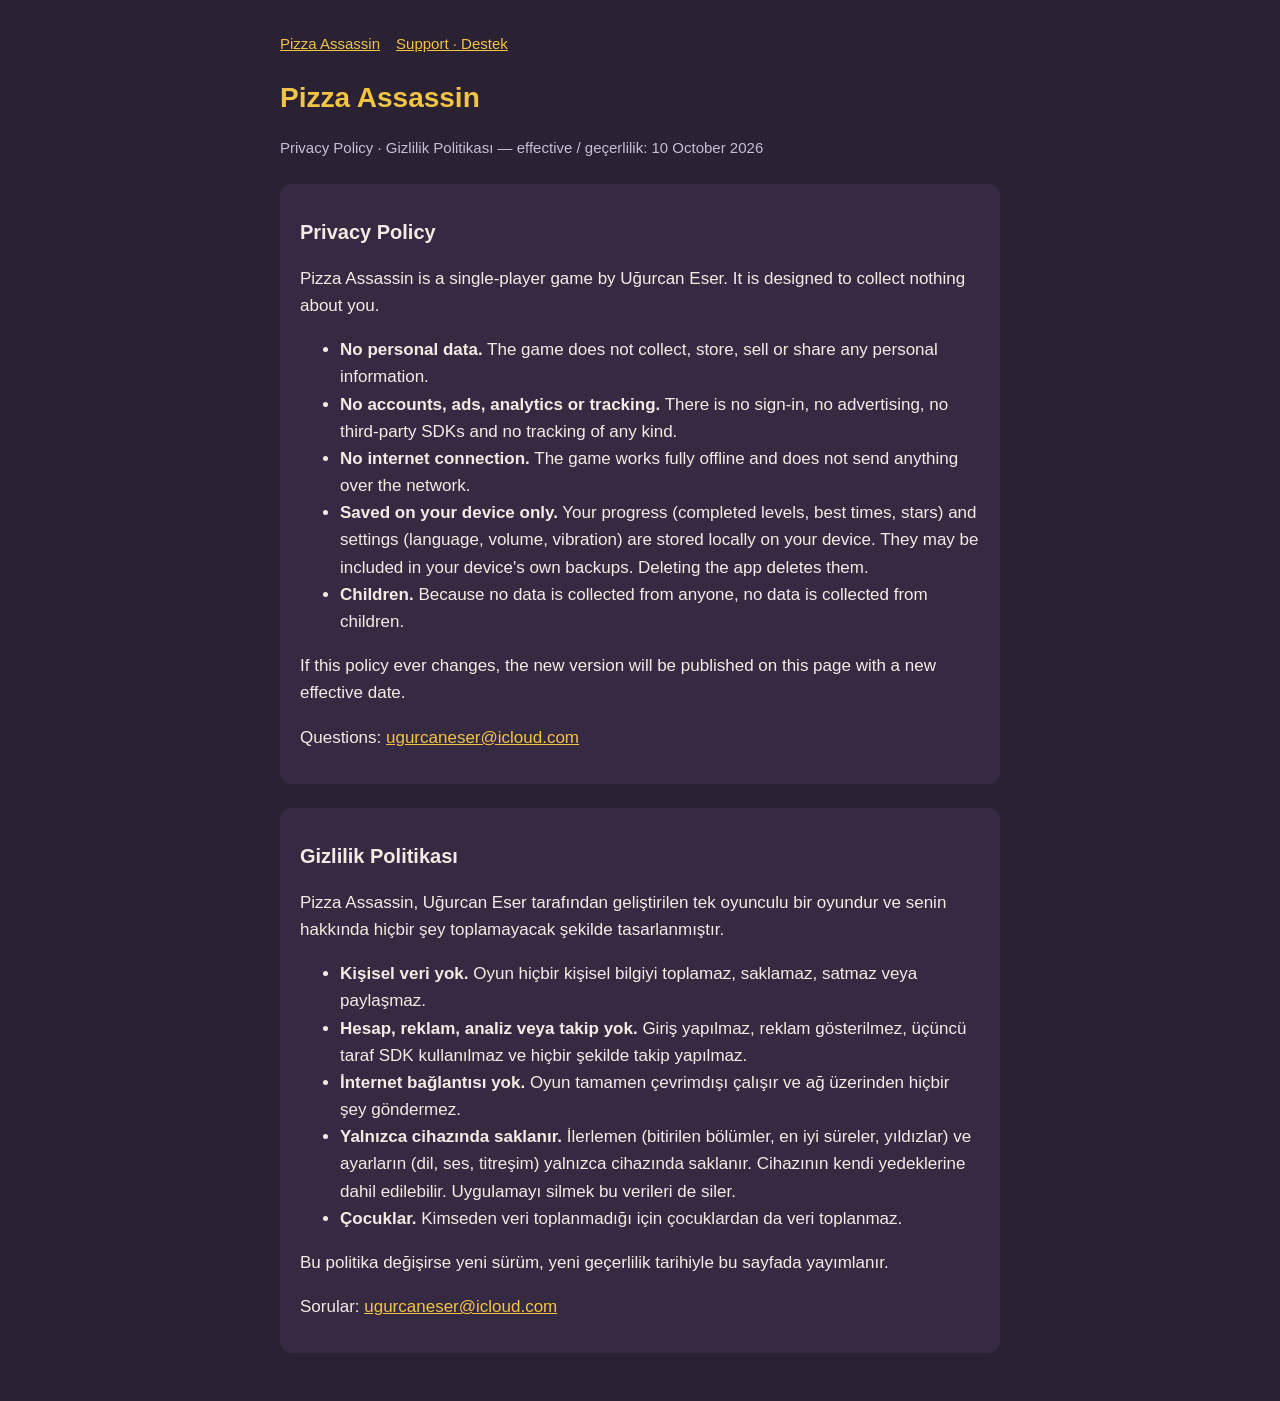
==== privacy/index.html @ 1cbdac06 "Pizza Assassin privacy policy and support pages Co-Authored-By: Claude Opus 5.5 <noreply@anthropic.c" ====
<!doctype html>
<html lang="en">
<head>
<meta charset="utf-8">
<meta name="viewport" content="width=device-width, initial-scale=1">
<title>Pizza Assassin – Privacy Policy / Gizlilik Politikası</title>
<link rel="stylesheet" href="../style.css">
</head>
<body>
<main>
  <nav><a href="../">Pizza Assassin</a><a href="../support/">Support · Destek</a></nav>
  <h1>Pizza Assassin</h1>
  <p class="muted">Privacy Policy · Gizlilik Politikası — effective / geçerlilik: 10 October 2026</p>

  <section lang="en">
    <h2>Privacy Policy</h2>
    <p>Pizza Assassin is a single-player game by Uğurcan Eser. It is designed to collect nothing about you.</p>
    <ul>
      <li><strong>No personal data.</strong> The game does not collect, store, sell or share any personal information.</li>
      <li><strong>No accounts, ads, analytics or tracking.</strong> There is no sign-in, no advertising, no third-party SDKs and no tracking of any kind.</li>
      <li><strong>No internet connection.</strong> The game works fully offline and does not send anything over the network.</li>
      <li><strong>Saved on your device only.</strong> Your progress (completed levels, best times, stars) and settings (language, volume, vibration) are stored locally on your device. They may be included in your device's own backups. Deleting the app deletes them.</li>
      <li><strong>Children.</strong> Because no data is collected from anyone, no data is collected from children.</li>
    </ul>
    <p>If this policy ever changes, the new version will be published on this page with a new effective date.</p>
    <p>Questions: <a href="mailto:ugurcaneser@icloud.com">ugurcaneser@icloud.com</a></p>
  </section>

  <section lang="tr">
    <h2>Gizlilik Politikası</h2>
    <p>Pizza Assassin, Uğurcan Eser tarafından geliştirilen tek oyunculu bir oyundur ve senin hakkında hiçbir şey toplamayacak şekilde tasarlanmıştır.</p>
    <ul>
      <li><strong>Kişisel veri yok.</strong> Oyun hiçbir kişisel bilgiyi toplamaz, saklamaz, satmaz veya paylaşmaz.</li>
      <li><strong>Hesap, reklam, analiz veya takip yok.</strong> Giriş yapılmaz, reklam gösterilmez, üçüncü taraf SDK kullanılmaz ve hiçbir şekilde takip yapılmaz.</li>
      <li><strong>İnternet bağlantısı yok.</strong> Oyun tamamen çevrimdışı çalışır ve ağ üzerinden hiçbir şey göndermez.</li>
      <li><strong>Yalnızca cihazında saklanır.</strong> İlerlemen (bitirilen bölümler, en iyi süreler, yıldızlar) ve ayarların (dil, ses, titreşim) yalnızca cihazında saklanır. Cihazının kendi yedeklerine dahil edilebilir. Uygulamayı silmek bu verileri de siler.</li>
      <li><strong>Çocuklar.</strong> Kimseden veri toplanmadığı için çocuklardan da veri toplanmaz.</li>
    </ul>
    <p>Bu politika değişirse yeni sürüm, yeni geçerlilik tarihiyle bu sayfada yayımlanır.</p>
    <p>Sorular: <a href="mailto:ugurcaneser@icloud.com">ugurcaneser@icloud.com</a></p>
  </section>
</main>
</body>
</html>
---- style.css ----
:root { --bg: #2a2133; --card: #362a42; --text: #f3ece4; --muted: #c9bcd6; --accent: #f2c443; }
body { margin: 0; background: var(--bg); color: var(--text);
       font: 17px/1.6 -apple-system, BlinkMacSystemFont, "Segoe UI", Roboto, sans-serif; }
main { max-width: 720px; margin: 0 auto; padding: 32px 16px 48px; }
h1 { color: var(--accent); font-size: 28px; margin: 0 0 4px; }
h2 { font-size: 20px; margin: 28px 0 8px; }
h3 { font-size: 17px; margin: 18px 0 2px; }
section { background: var(--card); border-radius: 12px; padding: 4px 20px 16px; margin-top: 24px; }
p, li { color: var(--text); }
.muted { color: var(--muted); font-size: 15px; }
a { color: var(--accent); }
nav { font-size: 15px; margin-bottom: 20px; }
nav a { margin-right: 16px; }
.icon { width: 128px; height: 128px; border-radius: 28px; image-rendering: pixelated; }
.hero { text-align: center; }
.hero h1 { font-size: 36px; margin-top: 12px; }
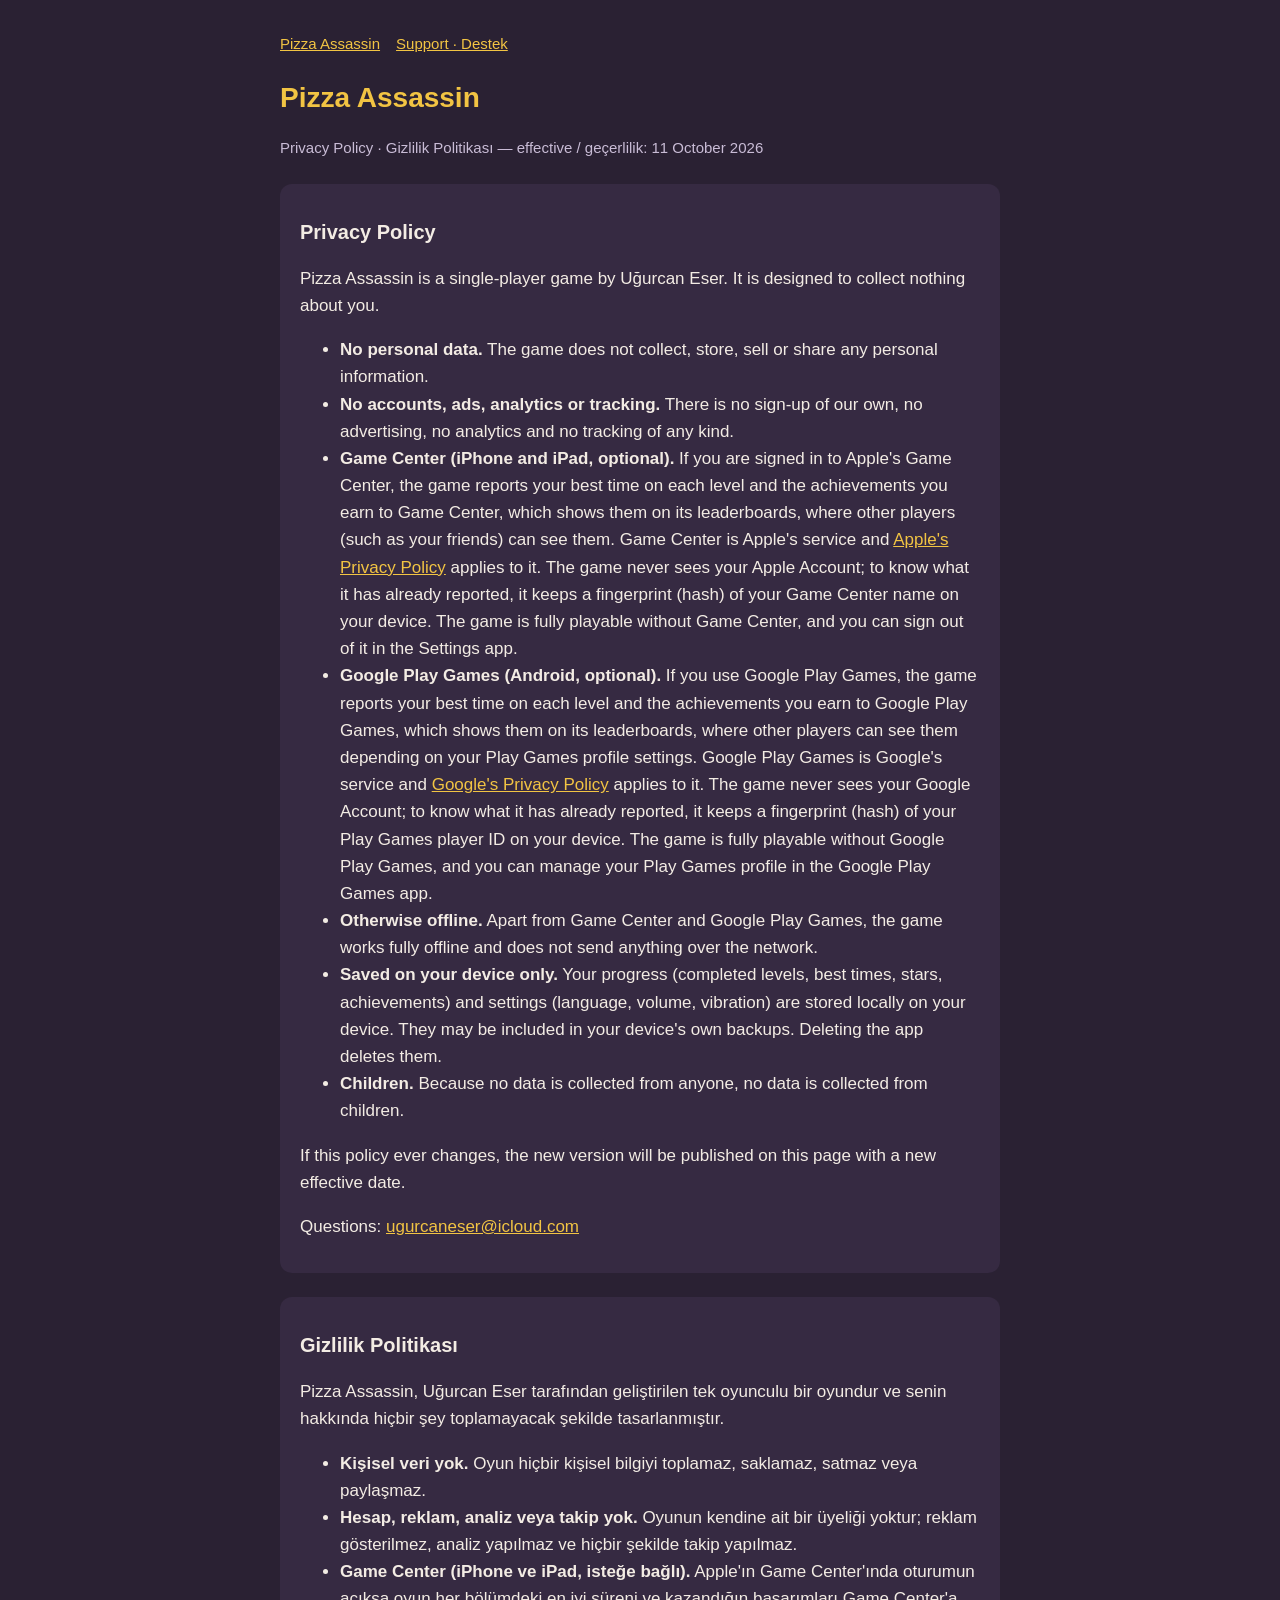
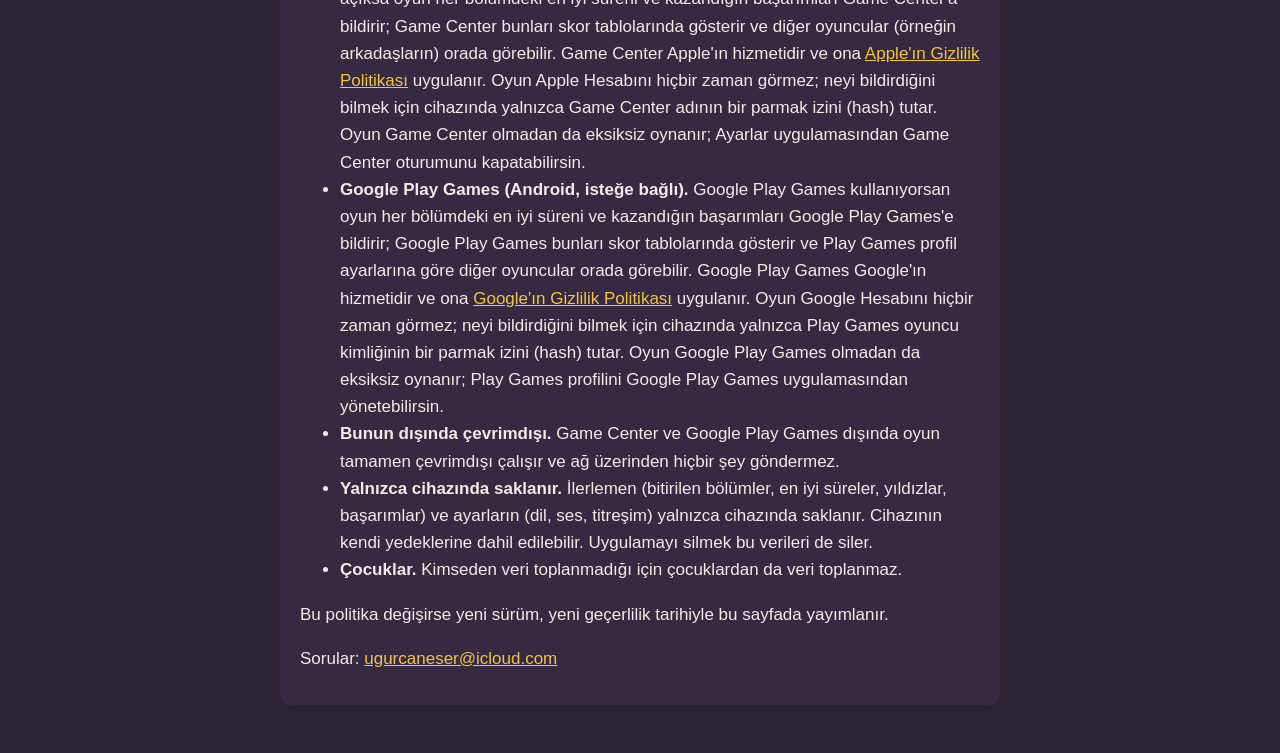
==== commit 50e8bf37: "Privacy policy: Game Center and Google Play Games" ====
--- a/privacy/index.html
+++ b/privacy/index.html
@@ -10,16 +10,18 @@
 <main>
   <nav><a href="../">Pizza Assassin</a><a href="../support/">Support · Destek</a></nav>
   <h1>Pizza Assassin</h1>
-  <p class="muted">Privacy Policy · Gizlilik Politikası — effective / geçerlilik: 10 October 2026</p>
+  <p class="muted">Privacy Policy · Gizlilik Politikası — effective / geçerlilik: 11 October 2026</p>
 
   <section lang="en">
     <h2>Privacy Policy</h2>
     <p>Pizza Assassin is a single-player game by Uğurcan Eser. It is designed to collect nothing about you.</p>
     <ul>
       <li><strong>No personal data.</strong> The game does not collect, store, sell or share any personal information.</li>
-      <li><strong>No accounts, ads, analytics or tracking.</strong> There is no sign-in, no advertising, no third-party SDKs and no tracking of any kind.</li>
-      <li><strong>No internet connection.</strong> The game works fully offline and does not send anything over the network.</li>
-      <li><strong>Saved on your device only.</strong> Your progress (completed levels, best times, stars) and settings (language, volume, vibration) are stored locally on your device. They may be included in your device's own backups. Deleting the app deletes them.</li>
+      <li><strong>No accounts, ads, analytics or tracking.</strong> There is no sign-up of our own, no advertising, no analytics and no tracking of any kind.</li>
+      <li><strong>Game Center (iPhone and iPad, optional).</strong> If you are signed in to Apple's Game Center, the game reports your best time on each level and the achievements you earn to Game Center, which shows them on its leaderboards, where other players (such as your friends) can see them. Game Center is Apple's service and <a href="https://www.apple.com/legal/privacy/">Apple's Privacy Policy</a> applies to it. The game never sees your Apple Account; to know what it has already reported, it keeps a fingerprint (hash) of your Game Center name on your device. The game is fully playable without Game Center, and you can sign out of it in the Settings app.</li>
+      <li><strong>Google Play Games (Android, optional).</strong> If you use Google Play Games, the game reports your best time on each level and the achievements you earn to Google Play Games, which shows them on its leaderboards, where other players can see them depending on your Play Games profile settings. Google Play Games is Google's service and <a href="https://policies.google.com/privacy">Google's Privacy Policy</a> applies to it. The game never sees your Google Account; to know what it has already reported, it keeps a fingerprint (hash) of your Play Games player ID on your device. The game is fully playable without Google Play Games, and you can manage your Play Games profile in the Google Play Games app.</li>
+      <li><strong>Otherwise offline.</strong> Apart from Game Center and Google Play Games, the game works fully offline and does not send anything over the network.</li>
+      <li><strong>Saved on your device only.</strong> Your progress (completed levels, best times, stars, achievements) and settings (language, volume, vibration) are stored locally on your device. They may be included in your device's own backups. Deleting the app deletes them.</li>
       <li><strong>Children.</strong> Because no data is collected from anyone, no data is collected from children.</li>
     </ul>
     <p>If this policy ever changes, the new version will be published on this page with a new effective date.</p>
@@ -31,9 +33,11 @@
     <p>Pizza Assassin, Uğurcan Eser tarafından geliştirilen tek oyunculu bir oyundur ve senin hakkında hiçbir şey toplamayacak şekilde tasarlanmıştır.</p>
     <ul>
       <li><strong>Kişisel veri yok.</strong> Oyun hiçbir kişisel bilgiyi toplamaz, saklamaz, satmaz veya paylaşmaz.</li>
-      <li><strong>Hesap, reklam, analiz veya takip yok.</strong> Giriş yapılmaz, reklam gösterilmez, üçüncü taraf SDK kullanılmaz ve hiçbir şekilde takip yapılmaz.</li>
-      <li><strong>İnternet bağlantısı yok.</strong> Oyun tamamen çevrimdışı çalışır ve ağ üzerinden hiçbir şey göndermez.</li>
-      <li><strong>Yalnızca cihazında saklanır.</strong> İlerlemen (bitirilen bölümler, en iyi süreler, yıldızlar) ve ayarların (dil, ses, titreşim) yalnızca cihazında saklanır. Cihazının kendi yedeklerine dahil edilebilir. Uygulamayı silmek bu verileri de siler.</li>
+      <li><strong>Hesap, reklam, analiz veya takip yok.</strong> Oyunun kendine ait bir üyeliği yoktur; reklam gösterilmez, analiz yapılmaz ve hiçbir şekilde takip yapılmaz.</li>
+      <li><strong>Game Center (iPhone ve iPad, isteğe bağlı).</strong> Apple'ın Game Center'ında oturumun açıksa oyun her bölümdeki en iyi süreni ve kazandığın başarımları Game Center'a bildirir; Game Center bunları skor tablolarında gösterir ve diğer oyuncular (örneğin arkadaşların) orada görebilir. Game Center Apple'ın hizmetidir ve ona <a href="https://www.apple.com/tr/legal/privacy/">Apple'ın Gizlilik Politikası</a> uygulanır. Oyun Apple Hesabını hiçbir zaman görmez; neyi bildirdiğini bilmek için cihazında yalnızca Game Center adının bir parmak izini (hash) tutar. Oyun Game Center olmadan da eksiksiz oynanır; Ayarlar uygulamasından Game Center oturumunu kapatabilirsin.</li>
+      <li><strong>Google Play Games (Android, isteğe bağlı).</strong> Google Play Games kullanıyorsan oyun her bölümdeki en iyi süreni ve kazandığın başarımları Google Play Games'e bildirir; Google Play Games bunları skor tablolarında gösterir ve Play Games profil ayarlarına göre diğer oyuncular orada görebilir. Google Play Games Google'ın hizmetidir ve ona <a href="https://policies.google.com/privacy?hl=tr">Google'ın Gizlilik Politikası</a> uygulanır. Oyun Google Hesabını hiçbir zaman görmez; neyi bildirdiğini bilmek için cihazında yalnızca Play Games oyuncu kimliğinin bir parmak izini (hash) tutar. Oyun Google Play Games olmadan da eksiksiz oynanır; Play Games profilini Google Play Games uygulamasından yönetebilirsin.</li>
+      <li><strong>Bunun dışında çevrimdışı.</strong> Game Center ve Google Play Games dışında oyun tamamen çevrimdışı çalışır ve ağ üzerinden hiçbir şey göndermez.</li>
+      <li><strong>Yalnızca cihazında saklanır.</strong> İlerlemen (bitirilen bölümler, en iyi süreler, yıldızlar, başarımlar) ve ayarların (dil, ses, titreşim) yalnızca cihazında saklanır. Cihazının kendi yedeklerine dahil edilebilir. Uygulamayı silmek bu verileri de siler.</li>
       <li><strong>Çocuklar.</strong> Kimseden veri toplanmadığı için çocuklardan da veri toplanmaz.</li>
     </ul>
     <p>Bu politika değişirse yeni sürüm, yeni geçerlilik tarihiyle bu sayfada yayımlanır.</p>
